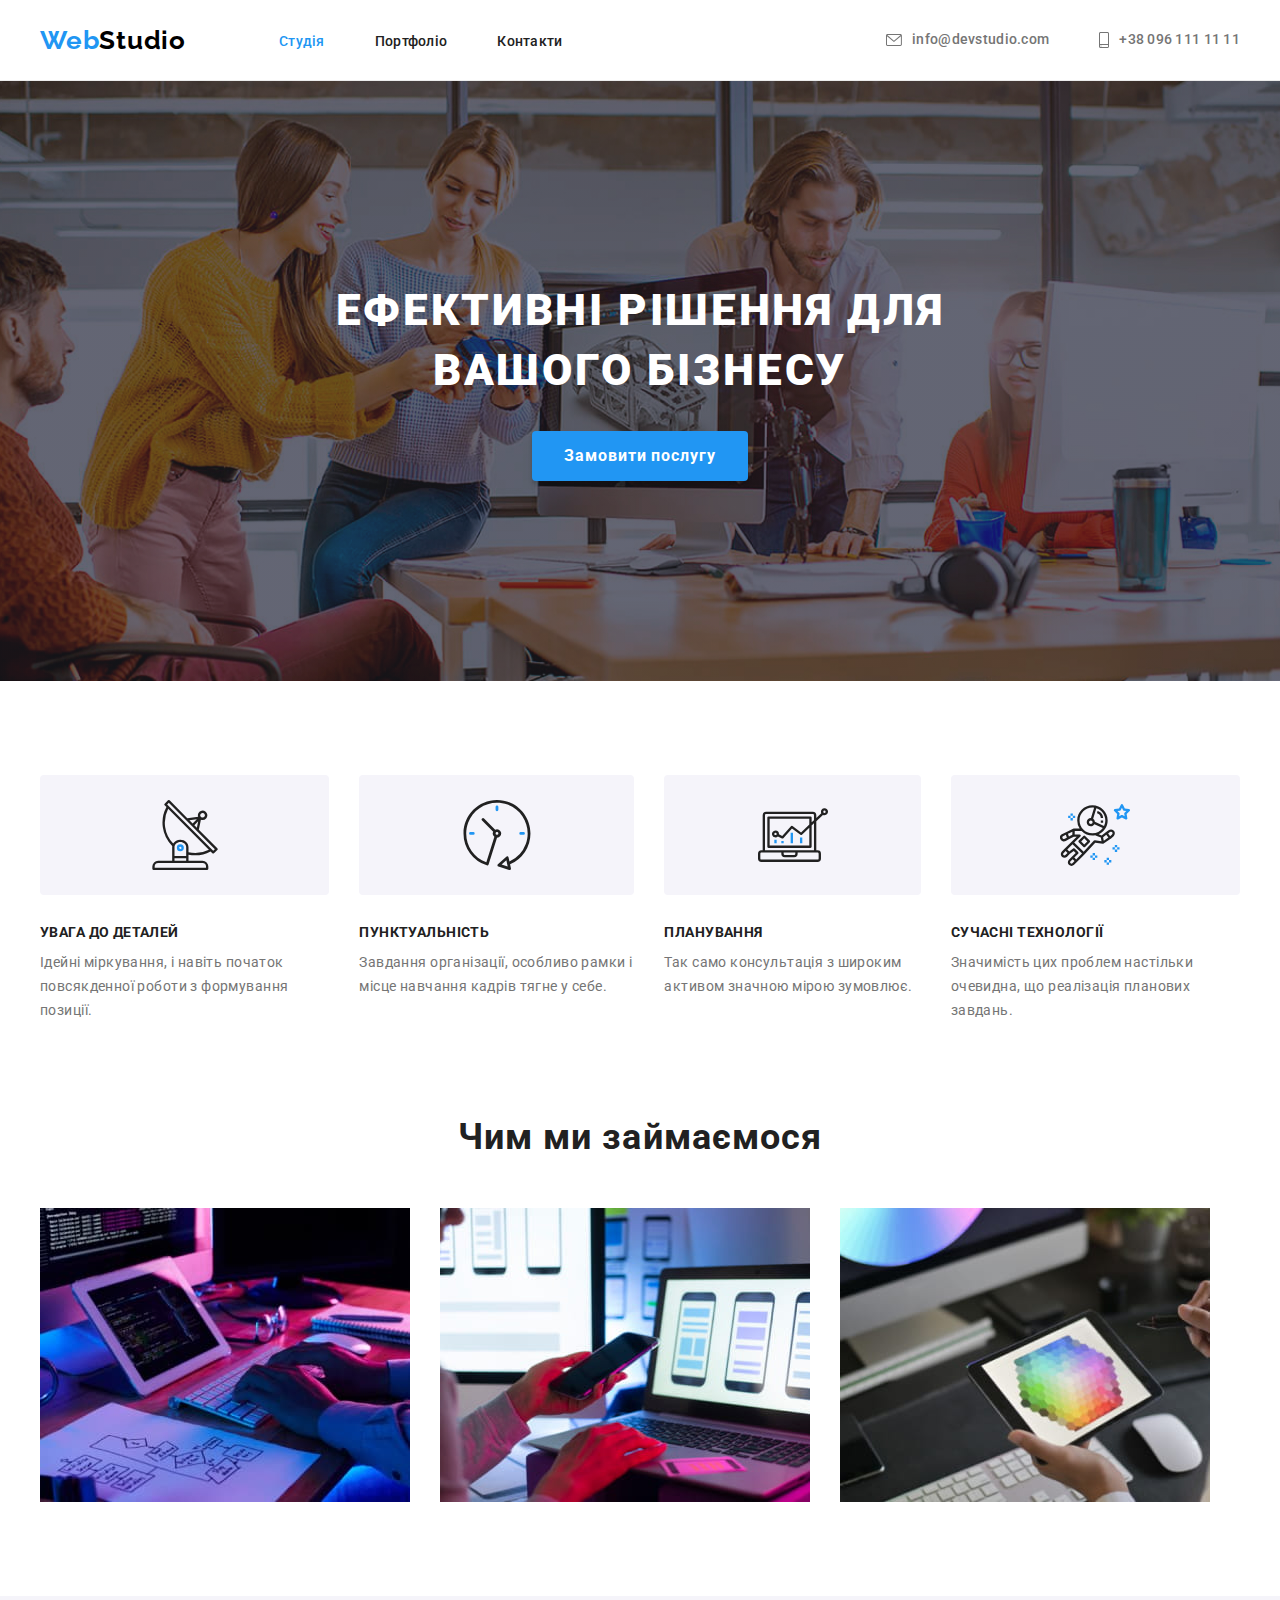
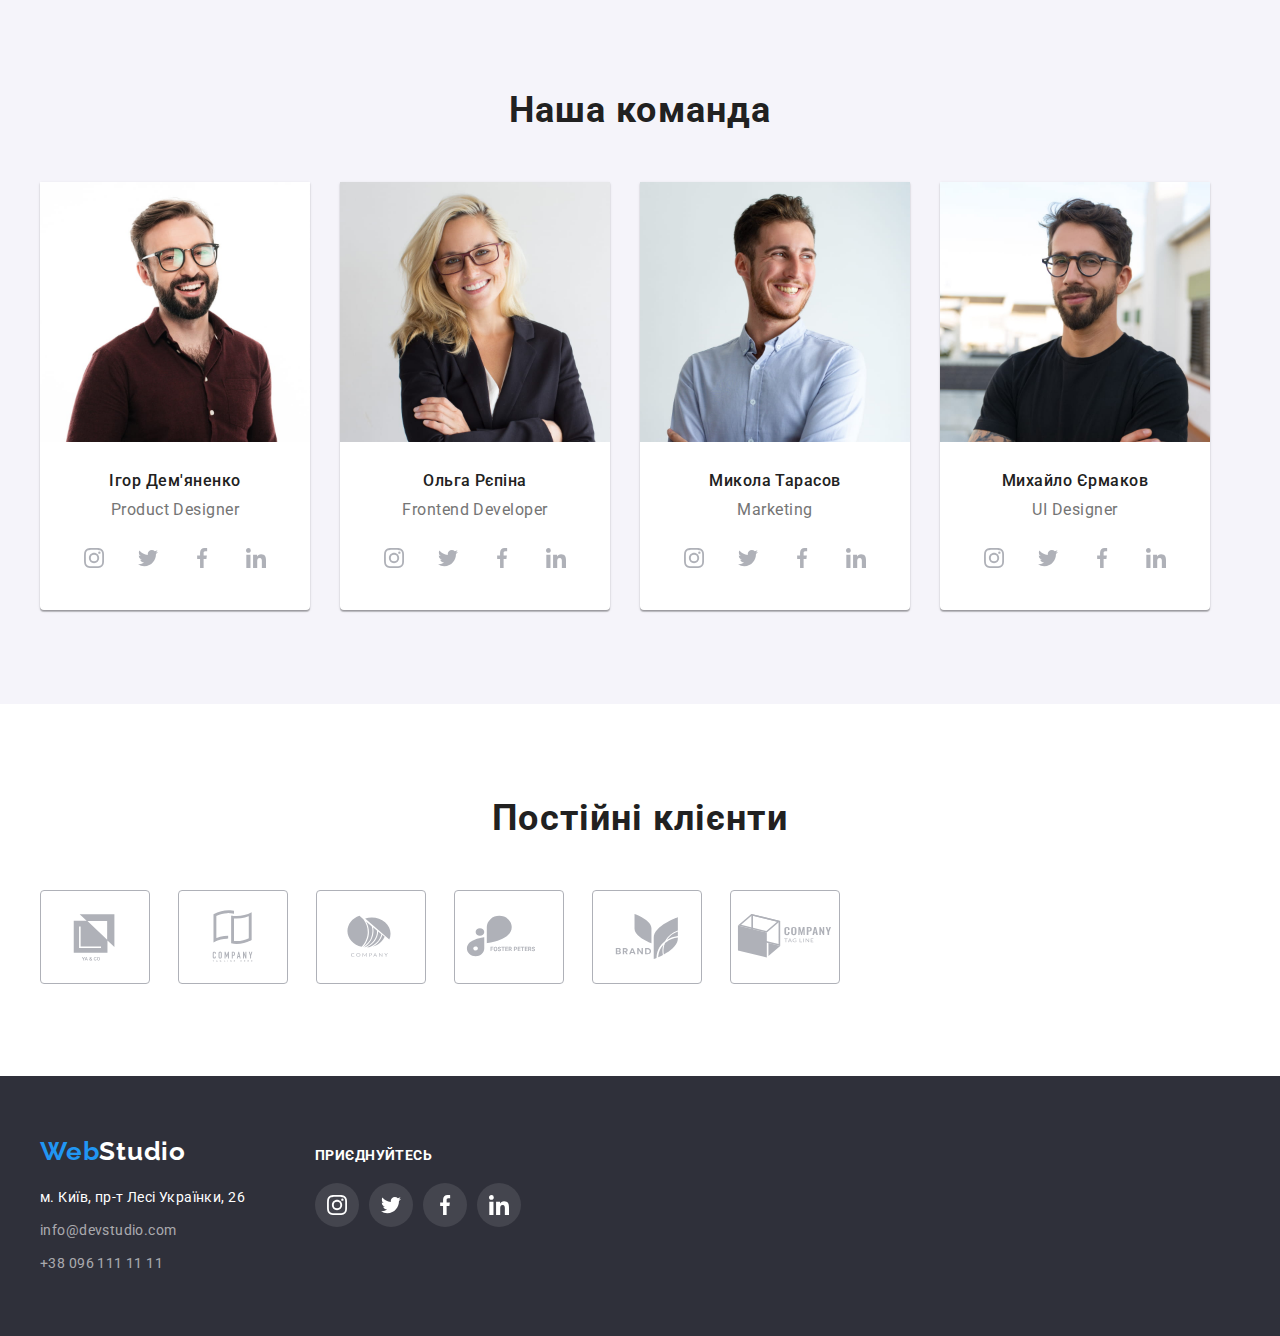
==== index.html @ 9e39a693 "Initial commit" ====
<!DOCTYPE html>
<html lang="uk">
  <head>
    <meta charset="UTF-8" />
    <meta http-equiv="X-UA-Compatible" content="IE=edge" />
    <meta name="viewport" content="width=device-width, initial-scale=1.0" />
    <title>Домашне Завдання 2</title>
    <link rel="preconnect" href="https://fonts.googleapis.com" />
    <link rel="preconnect" href="https://fonts.gstatic.com" crossorigin />
    <link
      href="https://fonts.googleapis.com/css2?family=Raleway:wght@700&family=Roboto:wght@400;500;700;900&display=swap"
      rel="stylesheet"
    />
    <link
      rel="stylesheet"
      href="https://cdnjs.cloudflare.com/ajax/libs/modern-normalize/1.1.0/modern-normalize.min.css"
      integrity="sha512-wpPYUAdjBVSE4KJnH1VR1HeZfpl1ub8YT/NKx4PuQ5NmX2tKuGu6U/JRp5y+Y8XG2tV+wKQpNHVUX03MfMFn9Q=="
      crossorigin="anonymous"
      referrerpolicy="no-referrer"
    />
    <link rel="stylesheet" href="./css/styles.css" />
  </head>
  <body>
    <!---------------------------------HEADER---------------------->
    <header class="page-header">
      <div class="container header-container">
        <nav class="site-nav">
          <a href="./index.html" class="logo link logo-header"
            ><span class="logo-accent">Web</span>Studio</a
          >
          <ul class="site-nav-list list">
            <li>
              <a href="./index.html" class="nav-item current link">Студія</a>
            </li>
            <li>
              <a href="./portfolio.html" class="nav-item link">Портфоліо</a>
            </li>
            <li><a href="#" class="nav-item link">Контакти</a></li>
          </ul>
        </nav>
        <ul class="header-contact list">
          <li>
            <a href="mailto:info@devstudio.com" class="header-mail link">
              <svg class="header-icon mail-icon" width="16" height="12">
                <use href="./images/icon.svg#icon-envelope"></use>
              </svg>
              info@devstudio.com
            </a>
          </li>
          <li>
            <a href="tel:380961111111" class="header-tel link">
              <svg class="header-icon tel-icon" width="10" height="16">
                <use href="./images/icon.svg#icon-smartphone"></use>
              </svg>
              +38 096 111 11 11
            </a>
          </li>
        </ul>
      </div>
    </header>
    <main>
      <!--------------------------------HERO----------------------->
      <section class="hero section">
        <div class="container">
          <h1 class="hero-title">Ефективні рішення для вашого бізнесу</h1>
          <button class="hero-btn">Замовити послугу</button>
        </div>
      </section>
      <!-------------------------FEATURE------------------->
      <section class="features section">
        <div class="container">
          <h2 class="feature-title visually-hidden">Особливості</h2>
          <ul class="feature-list list">
            <li class="feature-list-item">
              <div class="feature-icon-box">
                <svg class="feature-icon" width="70" height="70">
                  <use href="./images/icon.svg#icon-antenna-1"></use>
                </svg>
              </div>
              <h3 class="feature-item-title">Увага до деталей</h3>
              <p class="feature-item-text">
                Ідейні міркування, і навіть початок повсякденної роботи з
                формування позиції.
              </p>
            </li>
            <li class="feature-list-item">
              <div class="feature-icon-box">
                <svg class="feature-icon" width="70" height="70">
                  <use href="./images/icon.svg#icon-clock-1"></use>
                </svg>
              </div>
              <h3 class="feature-item-title">Пунктуальність</h3>
              <p class="feature-item-text">
                Завдання організації, особливо рамки і місце навчання кадрів
                тягне у себе.
              </p>
            </li>
            <li class="feature-list-item">
              <div class="feature-icon-box">
                <svg class="feature-icon" width="70" height="70">
                  <use href="./images/icon.svg#icon-diagram-1"></use>
                </svg>
              </div>
              <h3 class="feature-item-title">Планування</h3>
              <p class="feature-item-text">
                Так само консультація з широким активом значною мірою зумовлює.
              </p>
            </li>
            <li class="feature-list-item">
              <div class="feature-icon-box">
                <svg class="feature-icon" width="70" height="70">
                  <use href="./images/icon.svg#icon-astronaut-1"></use>
                </svg>
              </div>
              <h3 class="feature-item-title">Сучасні технології</h3>
              <p class="feature-item-text">
                Значимість цих проблем настільки очевидна, що реалізація
                планових завдань.
              </p>
            </li>
          </ul>
        </div>
      </section>
      <!--------------------------WORK-------------------------------->
      <section class="work section">
        <div class="container">
          <h2 class="work-title">Чим ми займаємося</h2>
          <ul class="work-list list">
            <li>
              <img
                src="./images/box1.jpg"
                alt="Руки програміста при роботі"
                width="370"
              />
            </li>
            <li>
              <img
                src="./images/box2.jpg"
                alt="Телефон в руці та на екрані ноутбуку"
                width="370"
              />
            </li>
            <li>
              <img
                src="./images/box3.jpg"
                alt="Кольорова палітра на екрані планшету"
                width="370"
              />
            </li>
          </ul>
        </div>
      </section>
      <!-----------------TEAM---------------------------------->
      <section class="team section">
        <div class="container">
          <h2 class="team-title">Наша команда</h2>
          <ul class="team-list list">
            <li class="team-item">
              <img
                src="./images/imgteam1.jpg"
                alt="Ігор Дем'яненко"
                width="270"
              />
              <div class="team-info">
                <h3 class="team-item-title">Ігор Дем'яненко</h3>
                <p lang="en" class="team-item-text">Product Designer</p>
                <ul class="team-soc-list list">
                  <li class="team-soc-item">
                    <a href="" class="team-soc-link link">
                      <svg class="team-soc-icon" width="20" height="20">
                        <use href="./images/icon.svg#icon-instagram-2"></use>
                      </svg>
                    </a>
                  </li>
                  <li class="team-soc-item">
                    <a href="" class="team-soc-link link">
                      <svg class="team-soc-icon" width="20" height="20">
                        <use href="./images/icon.svg#icon-twitter-1"></use>
                      </svg>
                    </a>
                  </li>
                  <li class="team-soc-item">
                    <a href="" class="team-soc-link link">
                      <svg class="team-soc-icon" width="20" height="20">
                        <use href="./images/icon.svg#icon-facebook-1"></use>
                      </svg>
                    </a>
                  </li>
                  <li class="team-soc-item">
                    <a href="" class="team-soc-link link">
                      <svg class="team-soc-icon" width="20" height="20">
                        <use href="./images/icon.svg#icon-linkedin-1"></use>
                      </svg>
                    </a>
                  </li>
                </ul>
              </div>
            </li>
            <li class="team-item">
              <img src="./images/imgteam2.jpg" alt="Ольга Рєпіна" width="270" />
              <div class="team-info">
                <h3 class="team-item-title">Ольга Рєпіна</h3>
                <p lang="en" class="team-item-text">Frontend Developer</p>
                <ul class="team-soc-list list">
                  <li class="team-soc-item">
                    <a href="" class="team-soc-link link">
                      <svg class="team-soc-icon" width="20" height="20">
                        <use href="./images/icon.svg#icon-instagram-2"></use>
                      </svg>
                    </a>
                  </li>
                  <li class="team-soc-item">
                    <a href="" class="team-soc-link link">
                      <svg class="team-soc-icon" width="20" height="20">
                        <use href="./images/icon.svg#icon-twitter-1"></use>
                      </svg>
                    </a>
                  </li>
                  <li class="team-soc-item">
                    <a href="" class="team-soc-link link">
                      <svg class="team-soc-icon" width="20" height="20">
                        <use href="./images/icon.svg#icon-facebook-1"></use>
                      </svg>
                    </a>
                  </li>
                  <li class="team-soc-item">
                    <a href="" class="team-soc-link link">
                      <svg class="team-soc-icon" width="20" height="20">
                        <use href="./images/icon.svg#icon-linkedin-1"></use>
                      </svg>
                    </a>
                  </li>
                </ul>
              </div>
            </li>
            <li class="team-item">
              <img
                src="./images/imgteam3.jpg"
                alt="Микола Тарасов"
                width="270"
              />
              <div class="team-info">
                <h3 class="team-item-title">Микола Тарасов</h3>
                <p lang="en" class="team-item-text">Marketing</p>
                <ul class="team-soc-list list">
                  <li class="team-soc-item">
                    <a href="" class="team-soc-link link">
                      <svg class="team-soc-icon" width="20" height="20">
                        <use href="./images/icon.svg#icon-instagram-2"></use>
                      </svg>
                    </a>
                  </li>
                  <li class="team-soc-item">
                    <a href="" class="team-soc-link link">
                      <svg class="team-soc-icon" width="20" height="20">
                        <use href="./images/icon.svg#icon-twitter-1"></use>
                      </svg>
                    </a>
                  </li>
                  <li class="team-soc-item">
                    <a href="" class="team-soc-link link">
                      <svg class="team-soc-icon" width="20" height="20">
                        <use href="./images/icon.svg#icon-facebook-1"></use>
                      </svg>
                    </a>
                  </li>
                  <li class="team-soc-item">
                    <a href="" class="team-soc-link link">
                      <svg class="team-soc-icon" width="20" height="20">
                        <use href="./images/icon.svg#icon-linkedin-1"></use>
                      </svg>
                    </a>
                  </li>
                </ul>
              </div>
            </li>
            <li class="team-item">
              <img
                src="./images/imgteam4.jpg"
                alt="Михайло Єрмаков"
                width="270"
              />
              <div class="team-info">
                <h3 class="team-item-title">Михайло Єрмаков</h3>
                <p lang="en" class="team-item-text">UI Designer</p>
                <ul class="team-soc-list list">
                  <li class="team-soc-item">
                    <a href="" class="team-soc-link link">
                      <svg class="team-soc-icon" width="20" height="20">
                        <use href="./images/icon.svg#icon-instagram-2"></use>
                      </svg>
                    </a>
                  </li>
                  <li class="team-soc-item">
                    <a href="" class="team-soc-link link">
                      <svg class="team-soc-icon" width="20" height="20">
                        <use href="./images/icon.svg#icon-twitter-1"></use>
                      </svg>
                    </a>
                  </li>
                  <li class="team-soc-item">
                    <a href="" class="team-soc-link link">
                      <svg class="team-soc-icon" width="20" height="20">
                        <use href="./images/icon.svg#icon-facebook-1"></use>
                      </svg>
                    </a>
                  </li>
                  <li class="team-soc-item">
                    <a href="" class="team-soc-link link">
                      <svg class="team-soc-icon" width="20" height="20">
                        <use href="./images/icon.svg#icon-linkedin-1"></use>
                      </svg>
                    </a>
                  </li>
                </ul>
              </div>
            </li>
          </ul>
        </div>
      </section>
      <!-----------------------CLIENT-------------------------------->
      <section class="clients section">
        <div class="container">
          <h2 class="client-title">Постійні клієнти</h2>
          <ul class="client-list list">
            <li class="client-item">
              <a href="" class="client-link link">
                <svg class="client-icon" width="106" height="60">
                  <use href="./images/icon.svg#icon-Logo1"></use>
                </svg>
              </a>
            </li>
            <li class="client-item">
              <a href="" class="client-link link">
                <svg class="client-icon" width="106" height="60">
                  <use href="./images/icon.svg#icon-Logo2"></use>
                </svg>
              </a>
            </li>
            <li class="client-item">
              <a href="" class="client-link link"
                ><svg class="client-icon" width="106" height="60">
                  <use href="./images/icon.svg#icon-Logo3"></use>
                </svg>
              </a>
            </li>
            <li class="client-item">
              <a href="" class="client-link link"
                ><svg class="client-icon" width="106" height="60">
                  <use href="./images/icon.svg#icon-Logo4"></use>
                </svg>
              </a>
            </li>
            <li class="client-item">
              <a href="" class="client-link link"
                ><svg class="client-icon" width="106" height="60">
                  <use href="./images/icon.svg#icon-Logo5"></use>
                </svg>
              </a>
            </li>
            <li class="client-item">
              <a href="" class="client-link link"
                ><svg class="client-icon" width="106" height="60">
                  <use href="./images/icon.svg#icon-Logo6"></use>
                </svg>
              </a>
            </li>
          </ul>
        </div>
      </section>
    </main>
    <!----------------------------FOOTER------------------------------>
    <footer class="footer section">
      <div class="container footer-wrap">
        <div>
          <a href="./index.html" class="logo logo-footer link"
            ><span class="logo-accent">Web</span>Studio</a
          >
          <address class="adress">
            <ul class="adress-list list">
              <li class="adress-item">
                <a
                  href="https://goo.gl/maps/c5YDyiYQSBMjpUKTA"
                  class="adress-link link"
                  >м. Київ, пр-т Лесі Українки, 26</a
                >
              </li>
              <li class="adress-item">
                <a href="mailto:info@devstudio.com" class="footer-mail link"
                  >info@devstudio.com</a
                >
              </li>
              <li class="adress-item">
                <a href="tel:380961111111" class="footer-tel link"
                  >+38 096 111 11 11</a
                >
              </li>
            </ul>
          </address>
        </div>
        <div class="footer-soc">
          <h3 class="footer-soc-tile">приєднуйтесь</h3>
          <ul class="footer-soc-list list">
            <li class="footer-soc-item">
              <a href="" class="footer-soc-link link">
                <svg class="footer-soc-icon" width="20" height="20">
                  <use href="./images/icon.svg#icon-instagram-2"></use>
                </svg>
              </a>
            </li>
            <li class="footer-soc-item">
              <a href="" class="footer-soc-link link">
                <svg class="footer-soc-icon" width="20" height="20">
                  <use href="./images/icon.svg#icon-twitter-1"></use>
                </svg>
              </a>
            </li>
            <li class="footer-soc-item">
              <a href="" class="footer-soc-link link">
                <svg class="footer-soc-icon" width="20" height="20">
                  <use href="./images/icon.svg#icon-facebook-1"></use>
                </svg>
              </a>
            </li>
            <li class="footer-soc-item">
              <a href="" class="footer-soc-link link">
                <svg class="footer-soc-icon" width="20" height="20">
                  <use href="./images/icon.svg#icon-linkedin-1"></use>
                </svg>
              </a>
            </li>
          </ul>
        </div>
      </div>
    </footer>
  </body>
</html>
---- css/styles.css ----
:root {
    --title-text-color: #212121;
    --text-color: #757575;
    --accent-color: #2196F3;
    --aktive-accent-color: #188CE8;
    --black-color: #000000;
    --light-background-color: #F5F4FA;
    --dark-background-color: #2F303A;
    --white-color: #FFFFFF;
    --footer-contact-color: rgba(255, 255, 255, 0.6);
    --icon-color: #AFB1B8;
}

p,
h1,
h2,
h3,
h4,
h5,
h6,
li {
    margin: 0;
}

ul {
    padding-left: 0;
    margin: 0;
}

img {
    display: block;
}

body {
    font-family: 'Roboto', sans-serif;
    color: var(--text-color);
    background: var(--white-color);
    margin: 0 auto;

}

.container {
    width: 1200px;
    margin: 0 auto;
    padding: 0 15px;

}

.list {
    list-style: none;
}

.link {
    text-decoration: none;
}

.section {
    margin: 0;
    padding-top: 94px;
    padding-bottom: 94px;

}

/* ------------header-------------- */
.page-header {

    border-bottom: 1px solid #ECECEC;
    align-items: center;
}

.header-mail,
.header-tel {
    color: var(--text-color);
    display: flex;
    justify-content: center;
    align-items: center;
    gap: 10px;
}
.header-icon{fill: currentColor;}
.header-mail:hover,
.header-tel:hover {
    color: var(--accent-color);
    fill: var(--accent-color);
}

.header-mail:focus,
.header-tel:focus {
    color: var(--accent-color);
    fill: var(--accent-color);
}

.logo {
    font-family: 'Raleway', sans-serif;
    font-style: normal;
    font-weight: 700;
    font-size: 26px;
    line-height: 1.19;
    letter-spacing: 0.03em;
}

.header-container {

    display: flex;
    justify-content: space-between;
    align-items: center;
}

.logo-header {
    color: var(--black-color);
    justify-content: flex-start;
    padding: 24px 0;
    margin-right: 93px;
}

.logo-accent {
    color: var(--accent-color);
}

.site-nav
{display: flex;
justify-content: flex-start;
align-items: center;
}

.site-nav-list {
    gap: 50px;
    display: flex;
}

.header-contact {
    display: flex;
    gap: 50px;
    justify-content: flex-end;
}

.nav-item {
    font-weight: 500;
    font-size: 14px;
    line-height: 1.14;
    letter-spacing: 0.02em;
    color: var(--title-text-color);
    padding: 32px 0;
}

.nav-item:hover,
.nav-item:focus {
    color: var(--accent-color);
}

.current {
    font-weight: 500;
    font-size: 14px;
    line-height: 1.14;
    letter-spacing: 0.02em;
    color: var(--accent-color);
}

.header-mail,
.header-tel {
    font-weight: 500;
    font-size: 14px;
    line-height: 1.14;
    letter-spacing: 0.02em;
    color: var(--text-color);
    padding: 32px 0;
}

/* ------Studio--------------сторінка студія ---------------- */
/* ---------Hero---------- */
.hero {
    max-width: 1600px;
    background-color: #C4C4C4;
    ;
    background-image: linear-gradient(rgba(47, 48, 58, 0.4), rgba(47, 48, 58, 0.4)), url(../images/Img.jpg);
    background-repeat: no-repeat;
    background-position: center;
    margin: 0 auto;
    padding-top: 200px;
    padding-bottom: 200px;
    text-align: center;
}

.hero-title {
    font-weight: 900;
    font-size: 44px;
    line-height: 1.36;
    text-align: center;
    letter-spacing: 0.06em;
    text-transform: uppercase;
    color: var(--white-color);
    width: 696px;
    margin: 0 auto;
    margin-bottom: 30px;
}

.hero-btn {
    font-family: inherit;
    font-style: normal;
    font-weight: 700;
    font-size: 16px;
    line-height: 1.88;
    letter-spacing: 0.06em;
    color: var(--white-color);
    cursor: pointer;
    text-align: center;
    background-color: var(--accent-color);
    box-shadow: 0px 4px 4px rgba(0, 0, 0, 0.15);
    border-radius: 4px;
    border: transparent;
    min-width: 216px;
    padding: 10px 32px;
}

.hero-btn:hover,
.hero-btn:focus {
    background-color: var(--aktive-accent-color);
}

/* ---------Features -- Особливості------ */
.features {}

.feature-icon-box {
    background: #F5F4FA;
    border-radius: 4px;
    display: flex;
    justify-content: center;
    align-items: center;
    padding-top: 25px;
    padding-bottom: 25px;
    margin-bottom: 30px;
}


.visually-hidden {
    position: absolute;
    width: 1px;
    height: 1px;
    margin: -1px;
    border: 0;
    padding: 0;
    white-space: nowrap;
    clip-path: inset(100%);
    clip: rect(0 0 0 0);
    overflow: hidden;
}

.feature-list {
    display: flex;
    gap: 30px;
}

.feature-list-item {
    width: calc((100%-90)/4);

}

.feature-list-item:nth-child(4n) {
    margin: 0;

}

.feature-item-title {
    font-weight: 700;
    font-size: 14px;
    line-height: 1.14;
    letter-spacing: 0.03em;
    text-transform: uppercase;
    color: var(--title-text-color);
    margin-bottom: 10px;

}

.feature-item-text {
    font-size: 14px;
    line-height: 1.71;
    letter-spacing: 0.03em;
}

/* ------------------Work ---Чим ми займаємося---------- */
.work {
    padding-top: 0;
}

.work-title {
    font-weight: 700;
    font-size: 36px;
    line-height: 1.16;
    text-align: center;
    letter-spacing: 0.03em;
    color: var(--title-text-color);
    margin-bottom: 50px;
}

.work-list {
    display: flex;
    gap: 30px;
}

/* ----------------team---Наша команда----------  */

.team {
    background: var(--light-background-color);
}

.team-list {
    display: flex;
    gap: 30px;
}

.team-item {
    background-color: var(--white-color);
    box-shadow: 0px 1px 3px rgba(0, 0, 0, 0.12), 0px 1px 1px rgba(0, 0, 0, 0.14), 0px 2px 1px rgba(0, 0, 0, 0.2);
    border-radius: 0px 0px 4px 4px;
}

.team-title {
    font-weight: 700;
    font-size: 36px;
    line-height: 1.16;
    text-align: center;
    letter-spacing: 0.03em;
    color: var(--title-text-color);
    margin-bottom: 50px;

}

.team-info {
    padding-top: 30px;
    padding-bottom: 30px;
}


.team-item-title {
    font-weight: 500;
    font-size: 16px;
    line-height: 1.18;
    text-align: center;
    letter-spacing: 0.03em;
    color: var(--title-text-color);
    margin-bottom: 10px;
}

.team-item-text {
    font-size: 16px;
    line-height: 1.18;
    text-align: center;
    letter-spacing: 0.03em;
    margin-bottom: 16px;

}

.team-soc-list {
    display: flex;
    gap: 10px;
    justify-content: center;
}

.team-soc-item {
    width: 44px;
    height: 44px;
    background-color: #FFFFFF;

}

.team-soc-link {
    width: 100%;
    height: 100%;
    border-radius: 50%;
    display: flex;
    justify-content: center;
    align-items: center;
    fill: var(--icon-color);
}

.team-soc-link:hover,
.team-soc-link:focus {
    background-color: var(--accent-color);
    fill: #FFFFFF;
}

/* -----------------client------------------- */

.client-title {
    font-weight: 700;
    font-size: 36px;
    line-height: 1.16;
    text-align: center;
    letter-spacing: 0.03em;
    color: var(--title-text-color);
    margin-bottom: 50px;
}

.client-list {
    display: flex;
    gap: 30px;

}

.client-item {
    width: calc((100%-150px)/6);
    height: 92px;
}

.client-link {
    width: 100%;
    height: 100%;
    border: 1px solid var(--icon-color);
    border-radius: 4px;
    display: flex;
    justify-content: center;
    align-items: center;
    fill: var(--icon-color);
}

.client-link:hover,
.client-link:focus {
    border-color: var(--accent-color);
    fill: var(--accent-color);
}

/* ------foooter--------------- */
.footer {
    background: var(--dark-background-color);
    padding-top: 60px;
    padding-bottom: 60px;
}

.logo-footer {
    color: var(--white-color);

}

.logo-accent {
    color: var(--accent-color);

}

.adress {
    margin-top: 20px;
}

.adress-item:not(:last-child) {
    margin-bottom: 9px;
}

.adress-link {
    font-style: normal;
    font-size: 14px;
    line-height: 1.71;
    letter-spacing: 0.03em;
    color: var(--white-color);
}

.footer-mail,
.footer-tel {
    font-style: normal;
    font-size: 14px;
    line-height: 1.71;
    letter-spacing: 0.03em;
    color: var(--footer-contact-color)
}

.adress-link:hover,
.footer-mail:hover,
.footer-tel:hover {
    color: var(--accent-color);
}

.adress-link:focus,
.footer-mail:focus,
.footer-tel:focus {
    color: var(--accent-color);
}

.footer-wrap {
    display: flex;
    gap: 70px;
    align-items: baseline;
}

.footer-soc-tile {
    font-weight: 700;
    font-size: 14px;
    line-height: 16px;
    letter-spacing: 0.03em;
    text-transform: uppercase;
    color: #FFFFFF;
    margin-bottom: 20px;
}

.footer-soc-list {
    display: flex;
    gap: 10px;
    align-items: center;
    justify-content: center;
}

.footer-soc-item {
    width: 44px;
    height: 44px;
}

.footer-soc-link {
    width: 100%;
    height: 100%;
    background-color: rgba(255, 255, 255, 0.1);
    border-radius: 50%;
    display: flex;
    align-items: center;
    justify-content: center;
    fill: #FFFFFF;
}

.footer-soc-link:hover,
.footer-soc-link:focus {
    background-color: var(--accent-color);
}


/*------------page portfolio-- сторінка портфоліо-------------- */

.portfolio {
    padding-top: 94px;
    padding-bottom: 94px;
}

.btn-list {
    display: flex;
    gap: 8px;
    align-self: center;
    margin: 0 auto;
    margin-bottom: 50px;
    justify-content: center;
}

.btn-item {
    font-family: inherit;
    font-style: normal;
    font-weight: 500;
    font-size: 16px;
    line-height: 1.62;
    text-align: center;
    letter-spacing: 0.03em;
    color: var(--title-text-color);

    background-color: var(--light-background-color);
    border-radius: 4px;
    border-color: transparent;
    cursor: pointer;
    padding: 6px 22px;
}

.btn-item:hover,
.btn-item:focus {
    color: var(--white-color);
    background-color: var(--accent-color);
    box-shadow: 0px 3px 1px rgba(0, 0, 0, 0.1), 0px 1px 2px rgba(0, 0, 0, 0.08), 0px 2px 2px rgba(0, 0, 0, 0.12);
    border-radius: 4px;
}


.portfolio-list {
    display: flex;
    flex-wrap: wrap;
    gap: 30px;
    justify-content: flex-start;
    align-items: stretch;
}

.portfolio-item {
    background-color: var(--white-color);
}



.item-text {
    padding: 20px 24px;
    border-bottom: 1px solid #EEEEEE;
    border-left: 1px solid #EEEEEE;
    border-right: 1px solid #EEEEEE;
}



.portfolio-title {
    font-weight: 700;
    font-size: 18px;
    line-height: 2;
    letter-spacing: 0.06em;
    color: var(--title-text-color);
    margin-bottom: 4px;
}

.portfolio-text {
    font-size: 16px;
    line-height: 1.88;
    letter-spacing: 0.03em;
    color: var(--text-color);
}

.portfolio-link {
    display: block;
}

.portfolio-link:hover,
.portfolio-link:focus {
    box-shadow: 0px 1px 1px rgba(0, 0, 0, 0.12), 0px 4px 4px rgba(0, 0, 0, 0.06), 1px 4px 6px rgba(0, 0, 0, 0.16);
}
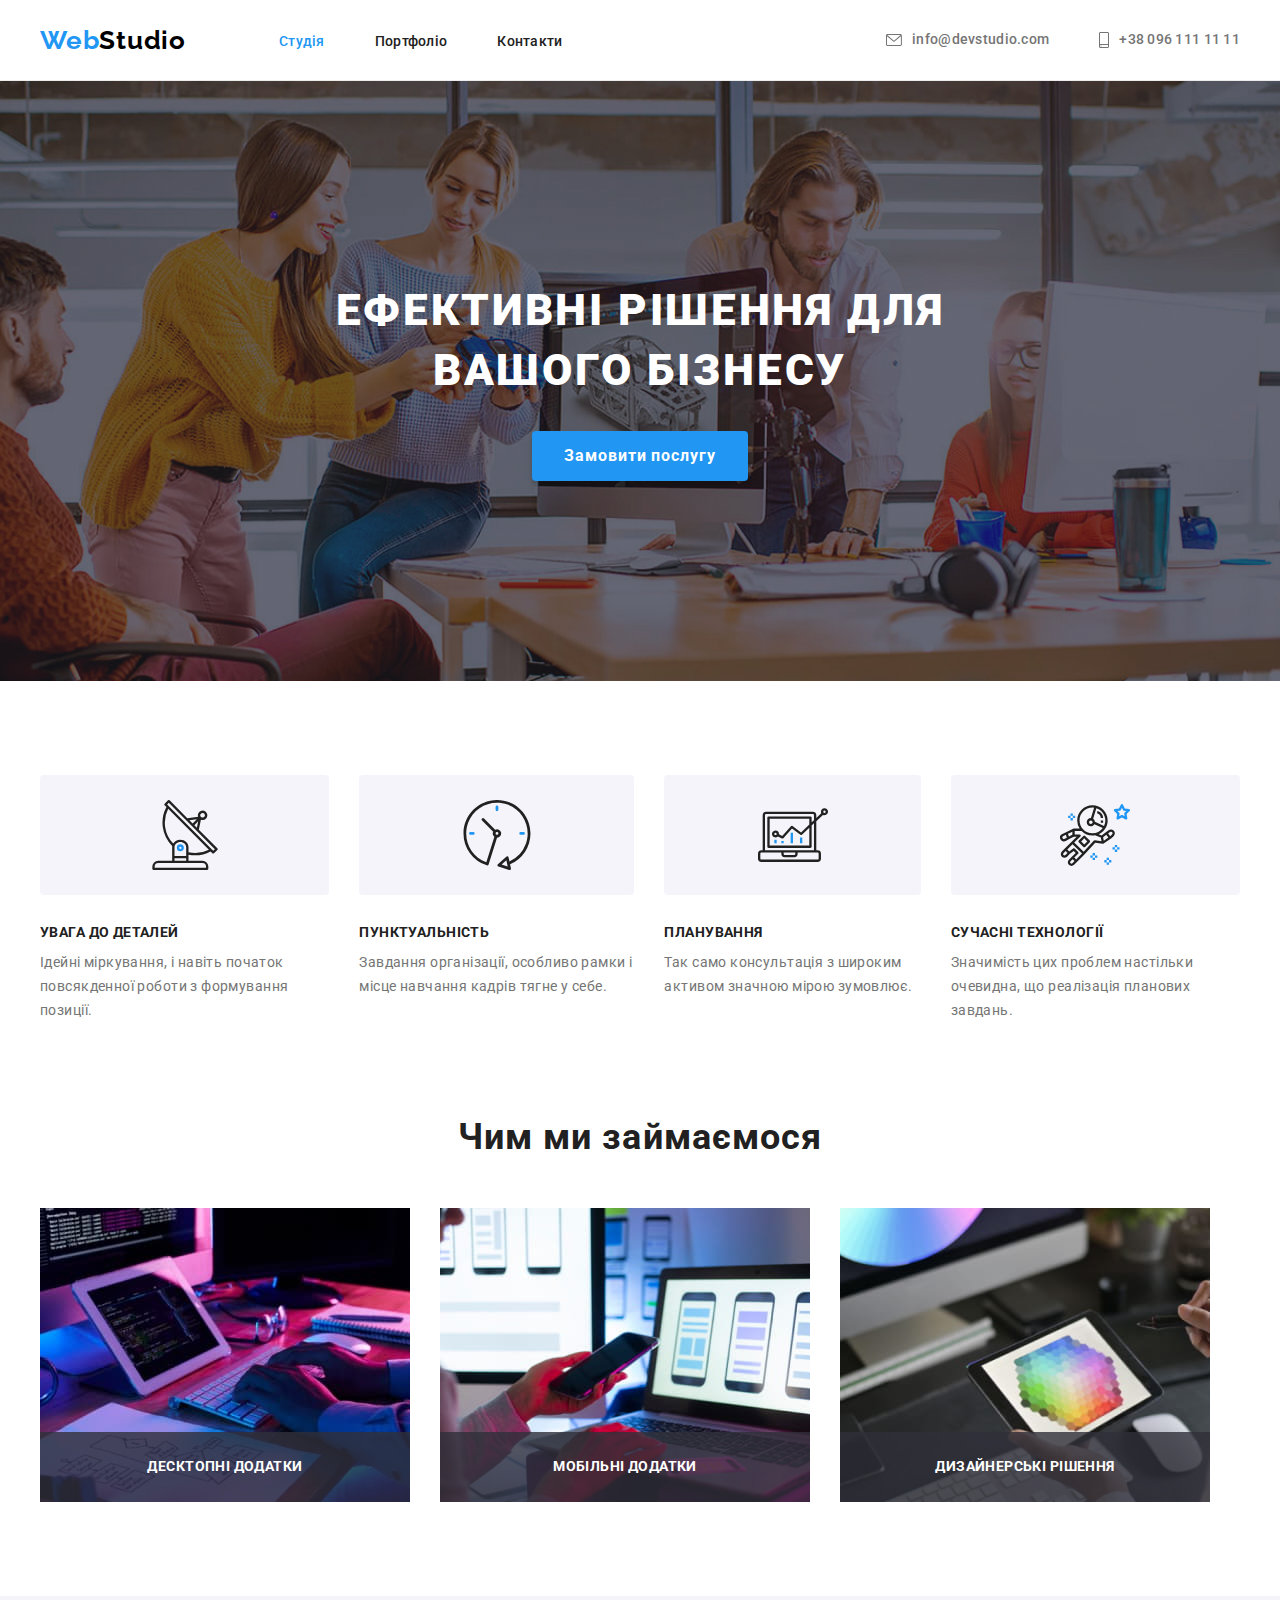
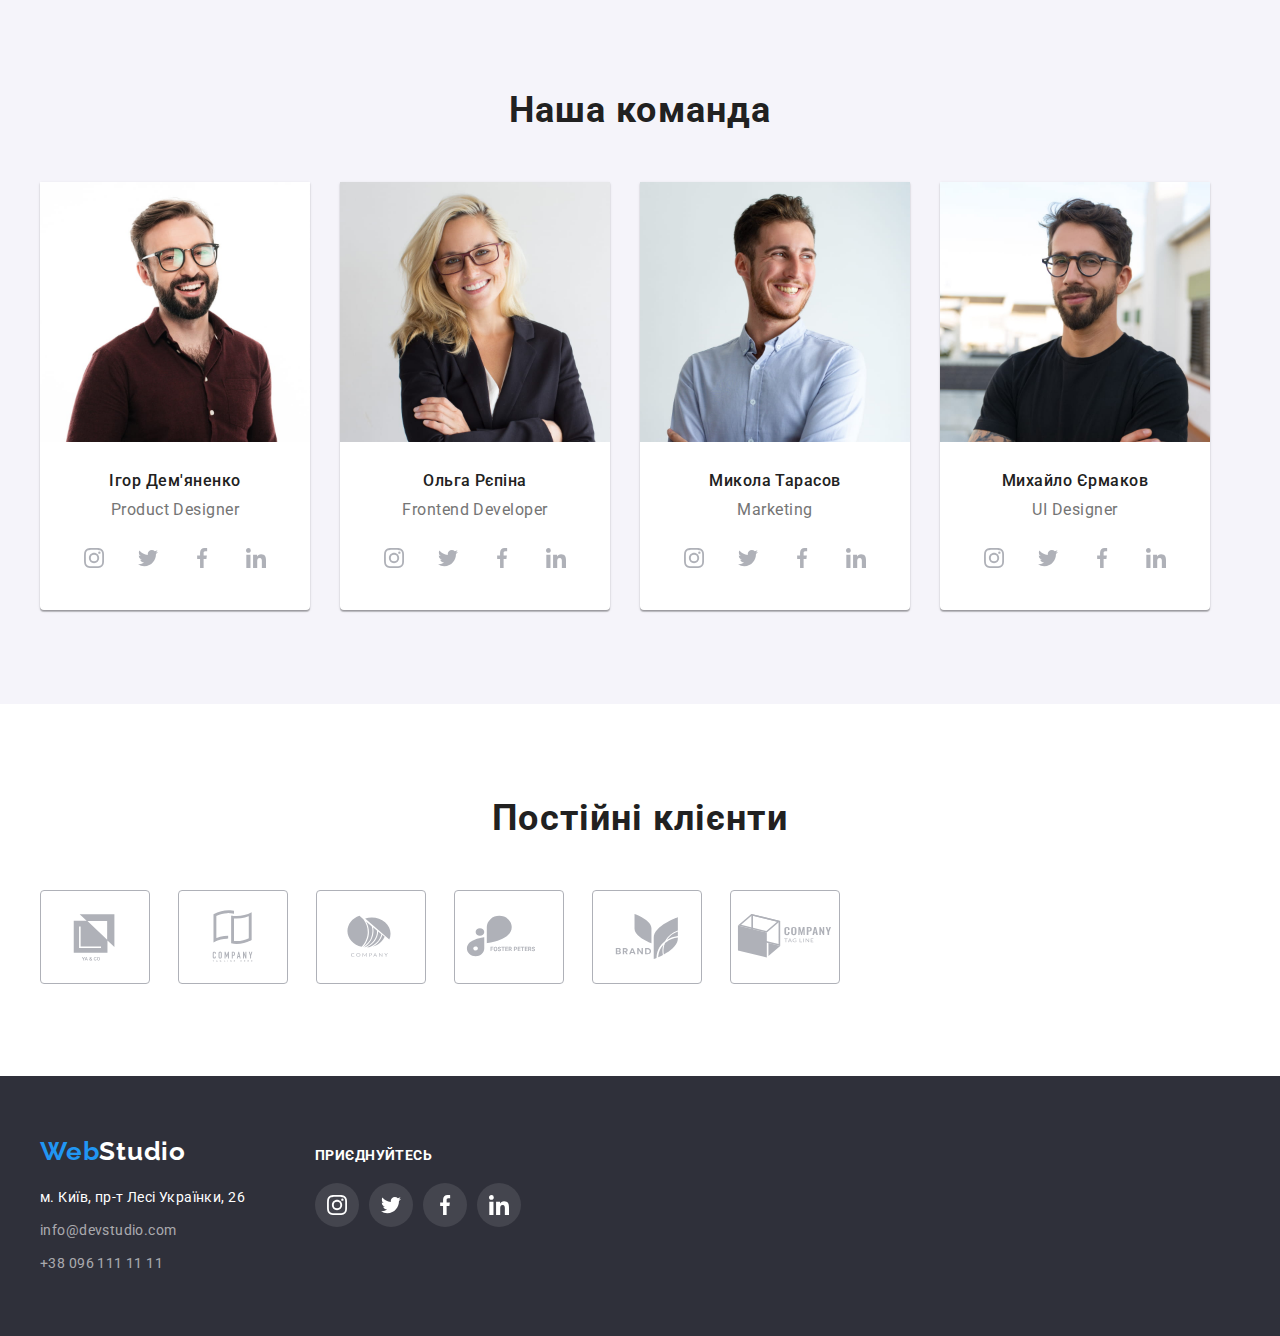
==== commit 02c70ce5: "hw-05 animation" ====
--- a/index.html
+++ b/index.html
@@ -4,7 +4,7 @@
     <meta charset="UTF-8" />
     <meta http-equiv="X-UA-Compatible" content="IE=edge" />
     <meta name="viewport" content="width=device-width, initial-scale=1.0" />
-    <title>Домашне Завдання 2</title>
+    <title>Домашне Завдання 5</title>
     <link rel="preconnect" href="https://fonts.googleapis.com" />
     <link rel="preconnect" href="https://fonts.gstatic.com" crossorigin />
     <link
@@ -63,7 +63,15 @@
       <section class="hero section">
         <div class="container">
           <h1 class="hero-title">Ефективні рішення для вашого бізнесу</h1>
-          <button class="hero-btn">Замовити послугу</button>
+          <button class="hero-btn" data-modal-open>Замовити послугу</button>
+
+          <div class="backdrop is-hidden" data-modal>
+            <div class="modal">
+              <button type="button" data-modal-close class="close"><svg class="modal-icon" width="11" height="11">
+                <use href="./images/icon.svg#icon-modal-x"></use>
+              </svg></button>
+            </div>
+          </div>
         </div>
       </section>
       <!-------------------------FEATURE------------------->
@@ -126,26 +134,29 @@
         <div class="container">
           <h2 class="work-title">Чим ми займаємося</h2>
           <ul class="work-list list">
-            <li>
+            <li class="work-image">
               <img
                 src="./images/box1.jpg"
                 alt="Руки програміста при роботі"
                 width="370"
               />
-            </li>
-            <li>
+              <div class="text-cover"><p class="work-text">Десктопні додатки</p></divclass="text-cover">
+            </li>
+            <li class="work-image">
               <img
                 src="./images/box2.jpg"
                 alt="Телефон в руці та на екрані ноутбуку"
                 width="370"
               />
-            </li>
-            <li>
+            <div class="text-cover"><p class="work-text">Мобільні додатки</p></div>
+            </li>
+            <li class="work-image">
               <img
                 src="./images/box3.jpg"
                 alt="Кольорова палітра на екрані планшету"
                 width="370"
               />
+              <div class="text-cover"><p class="work-text">Дизайнерські рішення</p></div>
             </li>
           </ul>
         </div>
@@ -433,5 +444,6 @@
         </div>
       </div>
     </footer>
+    <script src="./js/modal.js"></script>
   </body>
 </html>
--- a/css/styles.css
+++ b/css/styles.css
@@ -9,6 +9,8 @@
     --white-color: #FFFFFF;
     --footer-contact-color: rgba(255, 255, 255, 0.6);
     --icon-color: #AFB1B8;
+    --transition-duration: 250ms;
+    --transition-timing-function: cubic-bezier(0.4, 0, 0.2, 1);
 }
 
 p,
@@ -70,13 +72,27 @@
 
 .header-mail,
 .header-tel {
+    font-weight: 500;
+    font-size: 14px;
+    line-height: 1.14;
+    letter-spacing: 0.02em;
     color: var(--text-color);
+    padding: 32px 0;
+    color: var(--text-color);
     display: flex;
     justify-content: center;
     align-items: center;
     gap: 10px;
-}
-.header-icon{fill: currentColor;}
+
+    transition-property: color, fill;
+    transition-duration: var(--transition-duration);
+    transition-timing-function: var(--transition-timing-function)
+}
+
+.header-icon {
+    fill: currentColor;
+}
+
 .header-mail:hover,
 .header-tel:hover {
     color: var(--accent-color);
@@ -116,10 +132,10 @@
     color: var(--accent-color);
 }
 
-.site-nav
-{display: flex;
-justify-content: flex-start;
-align-items: center;
+.site-nav {
+    display: flex;
+    justify-content: flex-start;
+    align-items: center;
 }
 
 .site-nav-list {
@@ -134,19 +150,53 @@
 }
 
 .nav-item {
+    position: relative;
     font-weight: 500;
     font-size: 14px;
     line-height: 1.14;
     letter-spacing: 0.02em;
     color: var(--title-text-color);
     padding: 32px 0;
-}
+    transition-property: color;
+    transition-duration: var(--transition-duration);
+    transition-timing-function: var(--transition-timing-function)
+}
+
+
+
+.nav-item::after {
+    position: absolute;
+    left: 0;
+    bottom: 0;
+    content: "";
+    display: inline-block;
+    opacity: 0;
+    width: 100%;
+    height: 4px;
+    background: #2196F3;
+    border-radius: 2px;
+    transform: scaleX(0);
+    transform-origin: left;
+    transition-property: transform;
+    transition-duration: var(--transition-duration);
+    transition-timing-function: var(--transition-timing-function)
+}
+
+.nav-item:hover::after,
+.nav-item:focus::after {
+    opacity: 1;
+    transform: scaleX(100%);
+}
+
+
 
 .nav-item:hover,
 .nav-item:focus {
     color: var(--accent-color);
 }
 
+
+
 .current {
     font-weight: 500;
     font-size: 14px;
@@ -155,22 +205,14 @@
     color: var(--accent-color);
 }
 
-.header-mail,
-.header-tel {
-    font-weight: 500;
-    font-size: 14px;
-    line-height: 1.14;
-    letter-spacing: 0.02em;
-    color: var(--text-color);
-    padding: 32px 0;
-}
+
 
 /* ------Studio--------------сторінка студія ---------------- */
 /* ---------Hero---------- */
 .hero {
+    position: relative;
     max-width: 1600px;
     background-color: #C4C4C4;
-    ;
     background-image: linear-gradient(rgba(47, 48, 58, 0.4), rgba(47, 48, 58, 0.4)), url(../images/Img.jpg);
     background-repeat: no-repeat;
     background-position: center;
@@ -209,12 +251,61 @@
     border: transparent;
     min-width: 216px;
     padding: 10px 32px;
-}
+
+    transition-property: background-color;
+    transition-duration: var(--transition-duration);
+    transition-timing-function: var(--transition-timing-function)
+}
+
 
 .hero-btn:hover,
 .hero-btn:focus {
     background-color: var(--aktive-accent-color);
 }
+
+.hero-btn {}
+
+
+.backdrop {
+    position: fixed;
+    top: 0;
+    left: 0;
+    bottom: 0;
+    right: 0;
+    background: rgba(0, 0, 0, 0.2);
+}
+
+.backdrop.is-hidden {
+    opacity: 0;
+    pointer-events: none;
+    visibility: hidden;
+}
+
+.modal {
+    position: absolute;
+    top: 50%;
+    left: 50%;
+    transform: translate(-50%, -50%);
+    width: 528px;
+    height: 581px;
+
+    background: #FFFFFF;
+    box-shadow: 0px 1px 3px rgba(0, 0, 0, 0.12), 0px 1px 1px rgba(0, 0, 0, 0.14), 0px 2px 1px rgba(0, 0, 0, 0.2);
+    border-radius: 4px;
+}
+
+.close {
+    position: absolute;
+    top: 8px;
+    right: 8px;
+    width: 30px;
+    height: 30px;
+    background-color: #FFFFFF;
+    border: 1px solid rgba(0, 0, 0, 0.1);
+    border-radius: 50%;
+}
+
+
 
 /* ---------Features -- Особливості------ */
 .features {}
@@ -296,6 +387,30 @@
     gap: 30px;
 }
 
+.work-image {
+    position: relative;
+}
+
+.text-cover {
+    position: absolute;
+    bottom: 0;
+    width: 100%;
+    height: 70px;
+    background: rgba(47, 48, 58, 0.8);
+}
+
+.work-text {
+    padding: 27px;
+    font-weight: 700;
+    font-size: 14px;
+    line-height: 1.14;
+    text-align: center;
+    letter-spacing: 0.03em;
+    text-transform: uppercase;
+    color: #FFFFFF;
+
+}
+
 /* ----------------team---Наша команда----------  */
 
 .team {
@@ -370,6 +485,9 @@
     justify-content: center;
     align-items: center;
     fill: var(--icon-color);
+    transition-property: background-color, fill;
+    transition-duration: var(--transition-duration);
+    transition-timing-function: var(--transition-timing-function)
 }
 
 .team-soc-link:hover,
@@ -410,6 +528,9 @@
     justify-content: center;
     align-items: center;
     fill: var(--icon-color);
+    transition-property: border-color, fill;
+    transition-duration: var(--transition-duration);
+    transition-timing-function: var(--transition-timing-function)
 }
 
 .client-link:hover,
@@ -449,6 +570,9 @@
     line-height: 1.71;
     letter-spacing: 0.03em;
     color: var(--white-color);
+    transition-property: color;
+    transition-duration: var(--transition-duration);
+    transition-timing-function: var(--transition-timing-function)
 }
 
 .footer-mail,
@@ -457,7 +581,10 @@
     font-size: 14px;
     line-height: 1.71;
     letter-spacing: 0.03em;
-    color: var(--footer-contact-color)
+    color: var(--footer-contact-color);
+    transition-property: color;
+    transition-duration: var(--transition-duration);
+    transition-timing-function: var(--transition-timing-function)
 }
 
 .adress-link:hover,
@@ -509,6 +636,9 @@
     align-items: center;
     justify-content: center;
     fill: #FFFFFF;
+    transition-property: background-color;
+    transition-duration: var(--transition-duration);
+    transition-timing-function: var(--transition-timing-function)
 }
 
 .footer-soc-link:hover,
@@ -548,6 +678,10 @@
     border-color: transparent;
     cursor: pointer;
     padding: 6px 22px;
+
+    transition-property: color, background-color, box-shadow;
+    transition-duration: var(--transition-duration);
+    transition-timing-function: var(--transition-timing-function)
 }
 
 .btn-item:hover,
@@ -555,7 +689,6 @@
     color: var(--white-color);
     background-color: var(--accent-color);
     box-shadow: 0px 3px 1px rgba(0, 0, 0, 0.1), 0px 1px 2px rgba(0, 0, 0, 0.08), 0px 2px 2px rgba(0, 0, 0, 0.12);
-    border-radius: 4px;
 }
 
 
@@ -600,9 +733,47 @@
 
 .portfolio-link {
     display: block;
-}
+    position: relative;
+    transition-property: box-shadow;
+    transition-duration: var(--transition-duration);
+    transition-timing-function: var(--transition-timing-function)
+}
+
+.img-cover {
+    position: relative;
+    display: block;
+    overflow: hidden;
+}
+
+.img-text {
+    position: absolute;
+    opacity: 0;
+    display: block;
+    top: 0;
+    width: 370px;
+    height: 294px;
+    background-color: rgba(33, 150, 243, 0.9);
+    font-size: 18px;
+    line-height: 1.56;
+    letter-spacing: 0.03em;
+    color: #FFFFFF;
+    padding: 63px 24px;
+
+    transform: translateY(100%);
+    transition-property: opacity, transform;
+    transition-duration: var(--transition-duration);
+    transition-timing-function: var(--transition-timing-function)
+}
+
+.portfolio-link:hover .img-text,
+.portfolio-link:focus .img-text {
+    transform: translateY(0);
+    opacity: 1;
+}
+
 
 .portfolio-link:hover,
 .portfolio-link:focus {
     box-shadow: 0px 1px 1px rgba(0, 0, 0, 0.12), 0px 4px 4px rgba(0, 0, 0, 0.06), 1px 4px 6px rgba(0, 0, 0, 0.16);
+
 }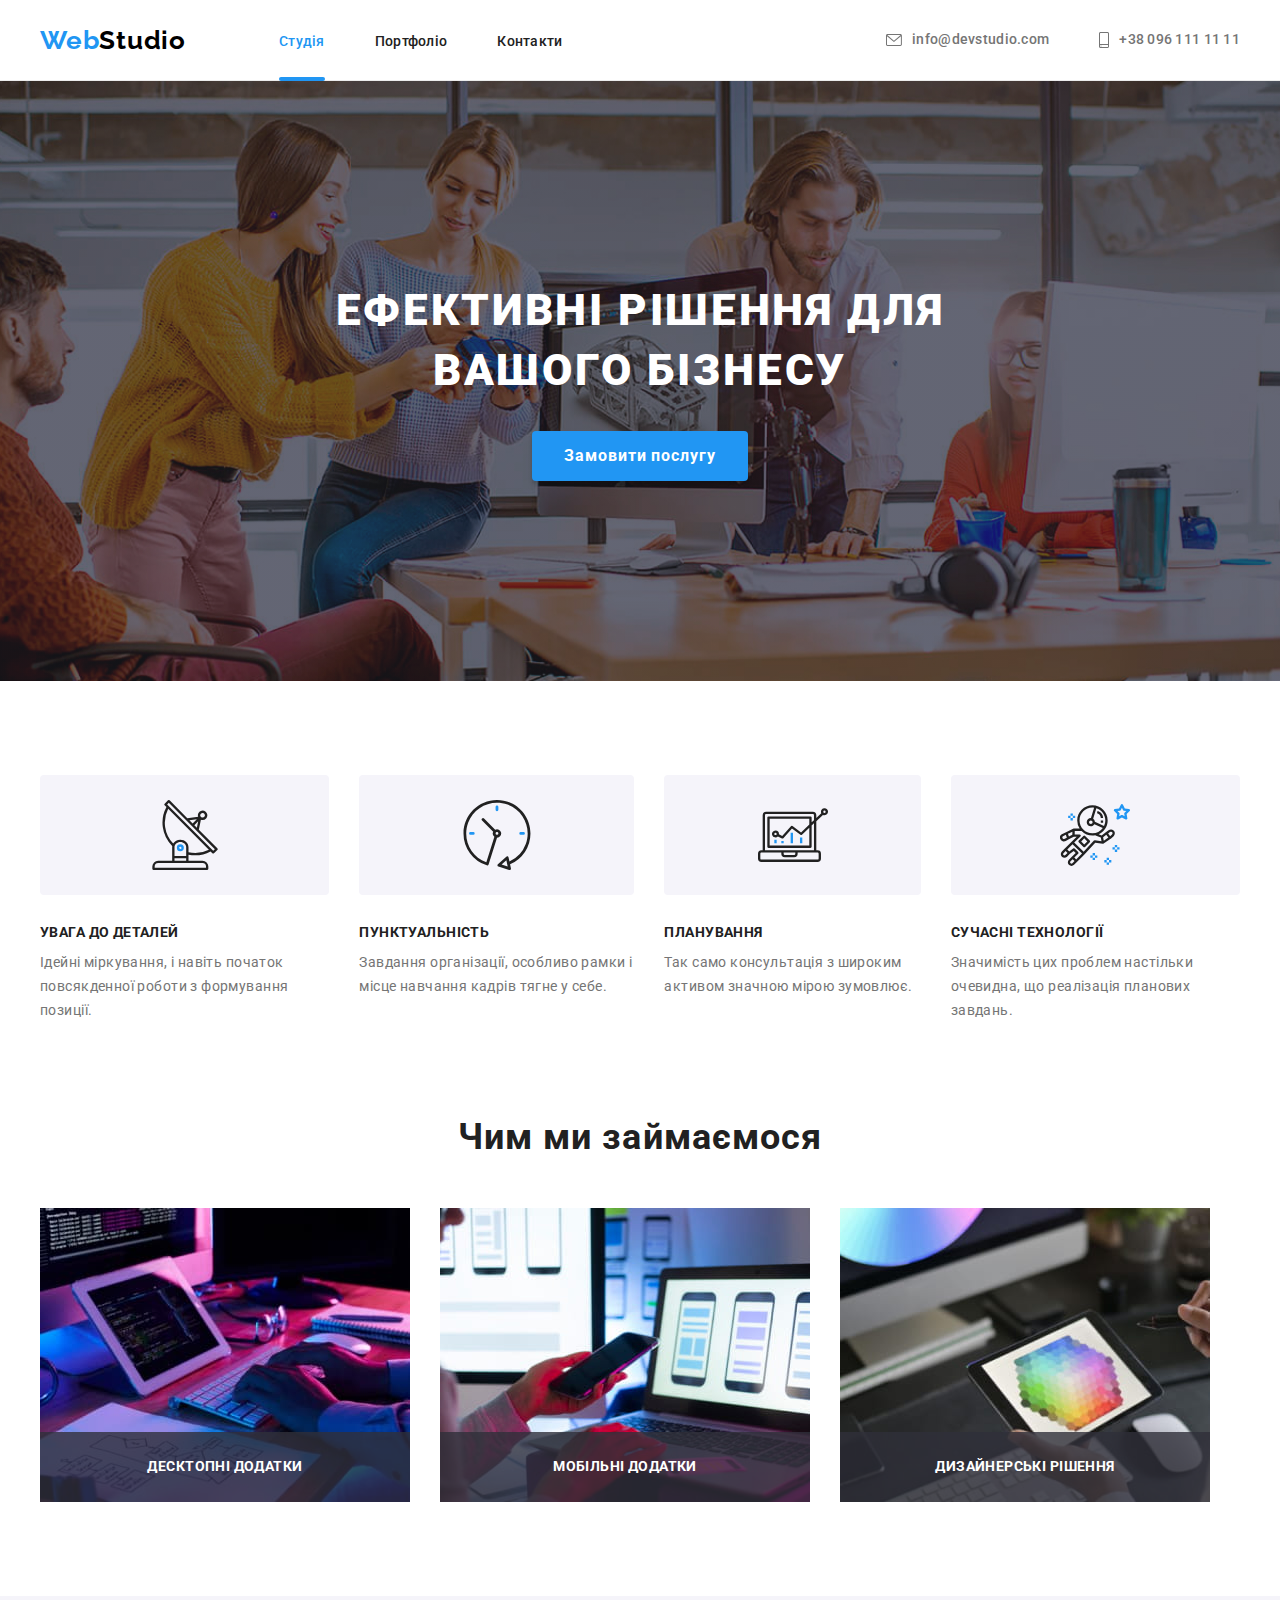
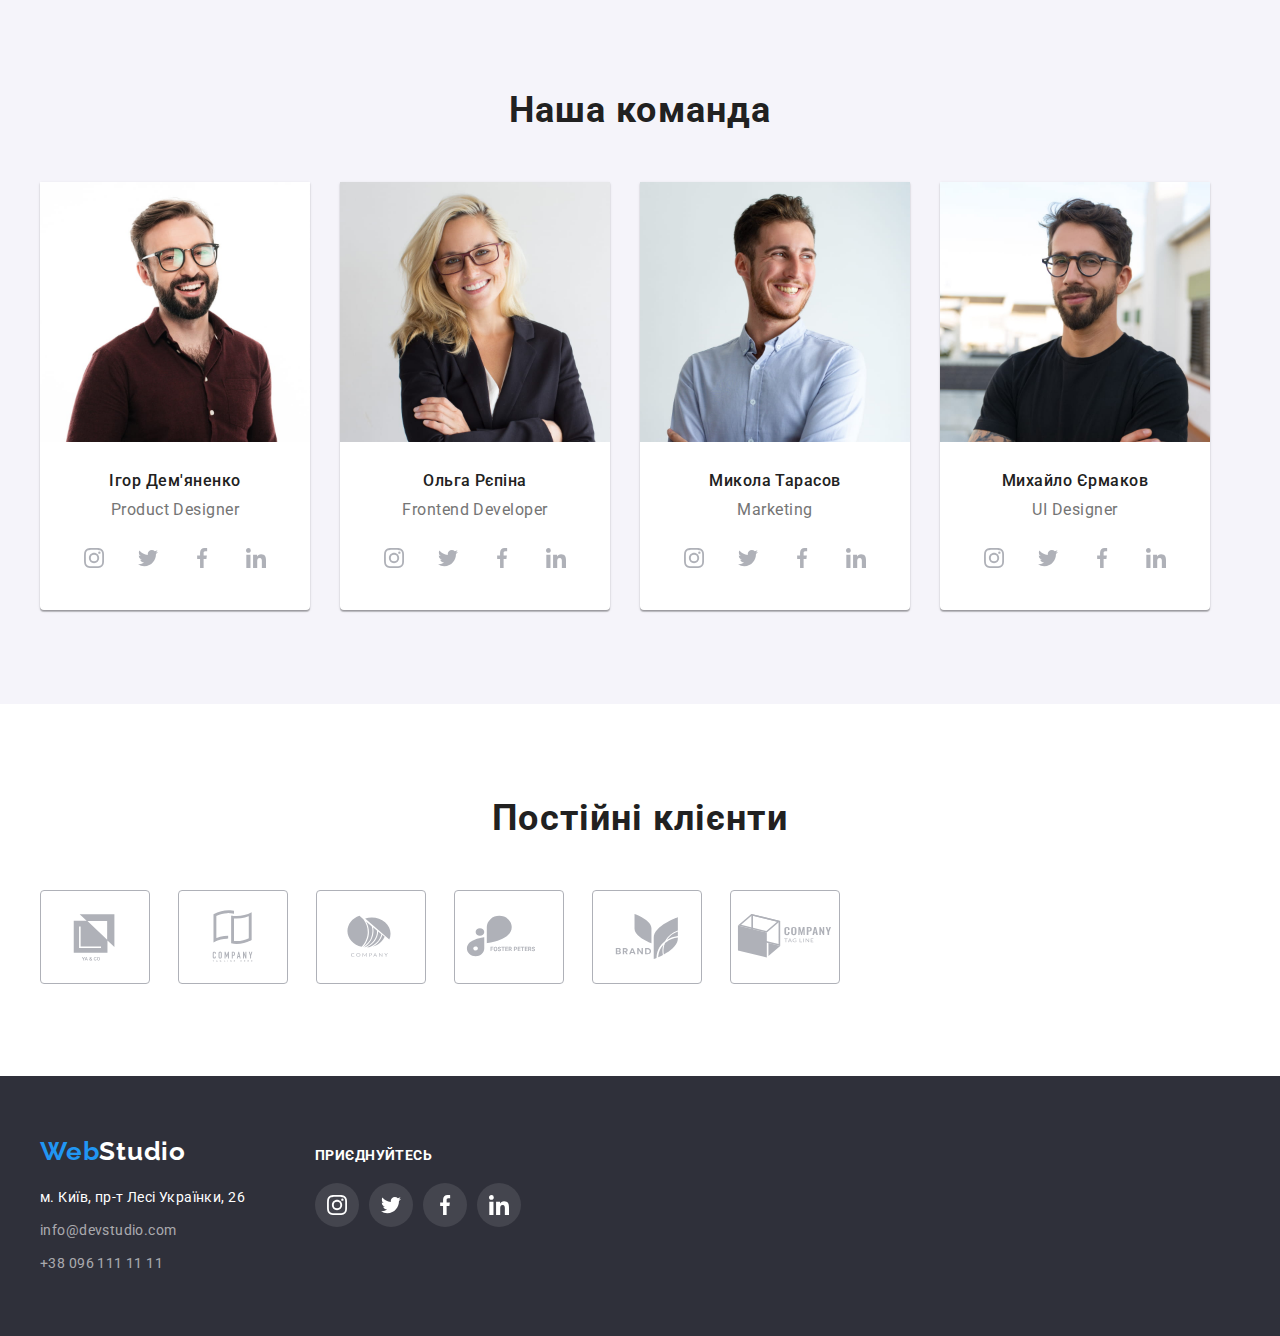
==== commit c0e29b22: "debug hw" ====
--- a/index.html
+++ b/index.html
@@ -61,15 +61,15 @@
     <main>
       <!--------------------------------HERO----------------------->
       <section class="hero section">
-        <div class="container">
+        <div class="container hero-container">
           <h1 class="hero-title">Ефективні рішення для вашого бізнесу</h1>
           <button class="hero-btn" data-modal-open>Замовити послугу</button>
-
           <div class="backdrop is-hidden" data-modal>
             <div class="modal">
               <button type="button" data-modal-close class="close"><svg class="modal-icon" width="11" height="11">
                 <use href="./images/icon.svg#icon-modal-x"></use>
               </svg></button>
+              <p>Залиште свої дані, ми вам передзвонимо</p>
             </div>
           </div>
         </div>
--- a/css/styles.css
+++ b/css/styles.css
@@ -9,7 +9,7 @@
     --white-color: #FFFFFF;
     --footer-contact-color: rgba(255, 255, 255, 0.6);
     --icon-color: #AFB1B8;
-    --transition-duration: 250ms;
+    --transition-duration: 2500ms;
     --transition-timing-function: cubic-bezier(0.4, 0, 0.2, 1);
 }
 
@@ -83,7 +83,6 @@
     justify-content: center;
     align-items: center;
     gap: 10px;
-
     transition-property: color, fill;
     transition-duration: var(--transition-duration);
     transition-timing-function: var(--transition-timing-function)
@@ -149,6 +148,7 @@
     justify-content: flex-end;
 }
 
+
 .nav-item {
     position: relative;
     font-weight: 500;
@@ -161,8 +161,6 @@
     transition-duration: var(--transition-duration);
     transition-timing-function: var(--transition-timing-function)
 }
-
-
 
 .nav-item::after {
     position: absolute;
@@ -182,30 +180,26 @@
     transition-timing-function: var(--transition-timing-function)
 }
 
+.current {
+    position: relative;
+    font-weight: 500;
+    font-size: 14px;
+    line-height: 1.14;
+    letter-spacing: 0.02em;
+    color: var(--accent-color);
+}
+
 .nav-item:hover::after,
-.nav-item:focus::after {
+.nav-item:focus::after,
+.current::after {
     opacity: 1;
     transform: scaleX(100%);
 }
-
-
 
 .nav-item:hover,
 .nav-item:focus {
     color: var(--accent-color);
 }
-
-
-
-.current {
-    font-weight: 500;
-    font-size: 14px;
-    line-height: 1.14;
-    letter-spacing: 0.02em;
-    color: var(--accent-color);
-}
-
-
 
 /* ------Studio--------------сторінка студія ---------------- */
 /* ---------Hero---------- */
@@ -220,7 +214,12 @@
     padding-top: 200px;
     padding-bottom: 200px;
     text-align: center;
-}
+
+}
+
+.hero-container {}
+
+
 
 .hero-title {
     font-weight: 900;
@@ -251,7 +250,6 @@
     border: transparent;
     min-width: 216px;
     padding: 10px 32px;
-
     transition-property: background-color;
     transition-duration: var(--transition-duration);
     transition-timing-function: var(--transition-timing-function)
@@ -264,6 +262,7 @@
 }
 
 .hero-btn {}
+
 
 
 .backdrop {
@@ -272,7 +271,12 @@
     left: 0;
     bottom: 0;
     right: 0;
-    background: rgba(0, 0, 0, 0.2);
+    background-color: rgba(0, 0, 0, 0.2);
+    opacity: 1;
+    visibility: visible;
+    transition-property: opacity, visibility;
+    transition-duration: var(--transition-duration);
+    transition-timing-function: var(--transition-timing-function)
 }
 
 .backdrop.is-hidden {
@@ -286,9 +290,9 @@
     top: 50%;
     left: 50%;
     transform: translate(-50%, -50%);
-    width: 528px;
-    height: 581px;
-
+    min-width: 528px;
+    min-height: 581px;
+    padding: 40px;
     background: #FFFFFF;
     box-shadow: 0px 1px 3px rgba(0, 0, 0, 0.12), 0px 1px 1px rgba(0, 0, 0, 0.14), 0px 2px 1px rgba(0, 0, 0, 0.2);
     border-radius: 4px;
@@ -303,6 +307,8 @@
     background-color: #FFFFFF;
     border: 1px solid rgba(0, 0, 0, 0.1);
     border-radius: 50%;
+    cursor: pointer;
+
 }
 
 
